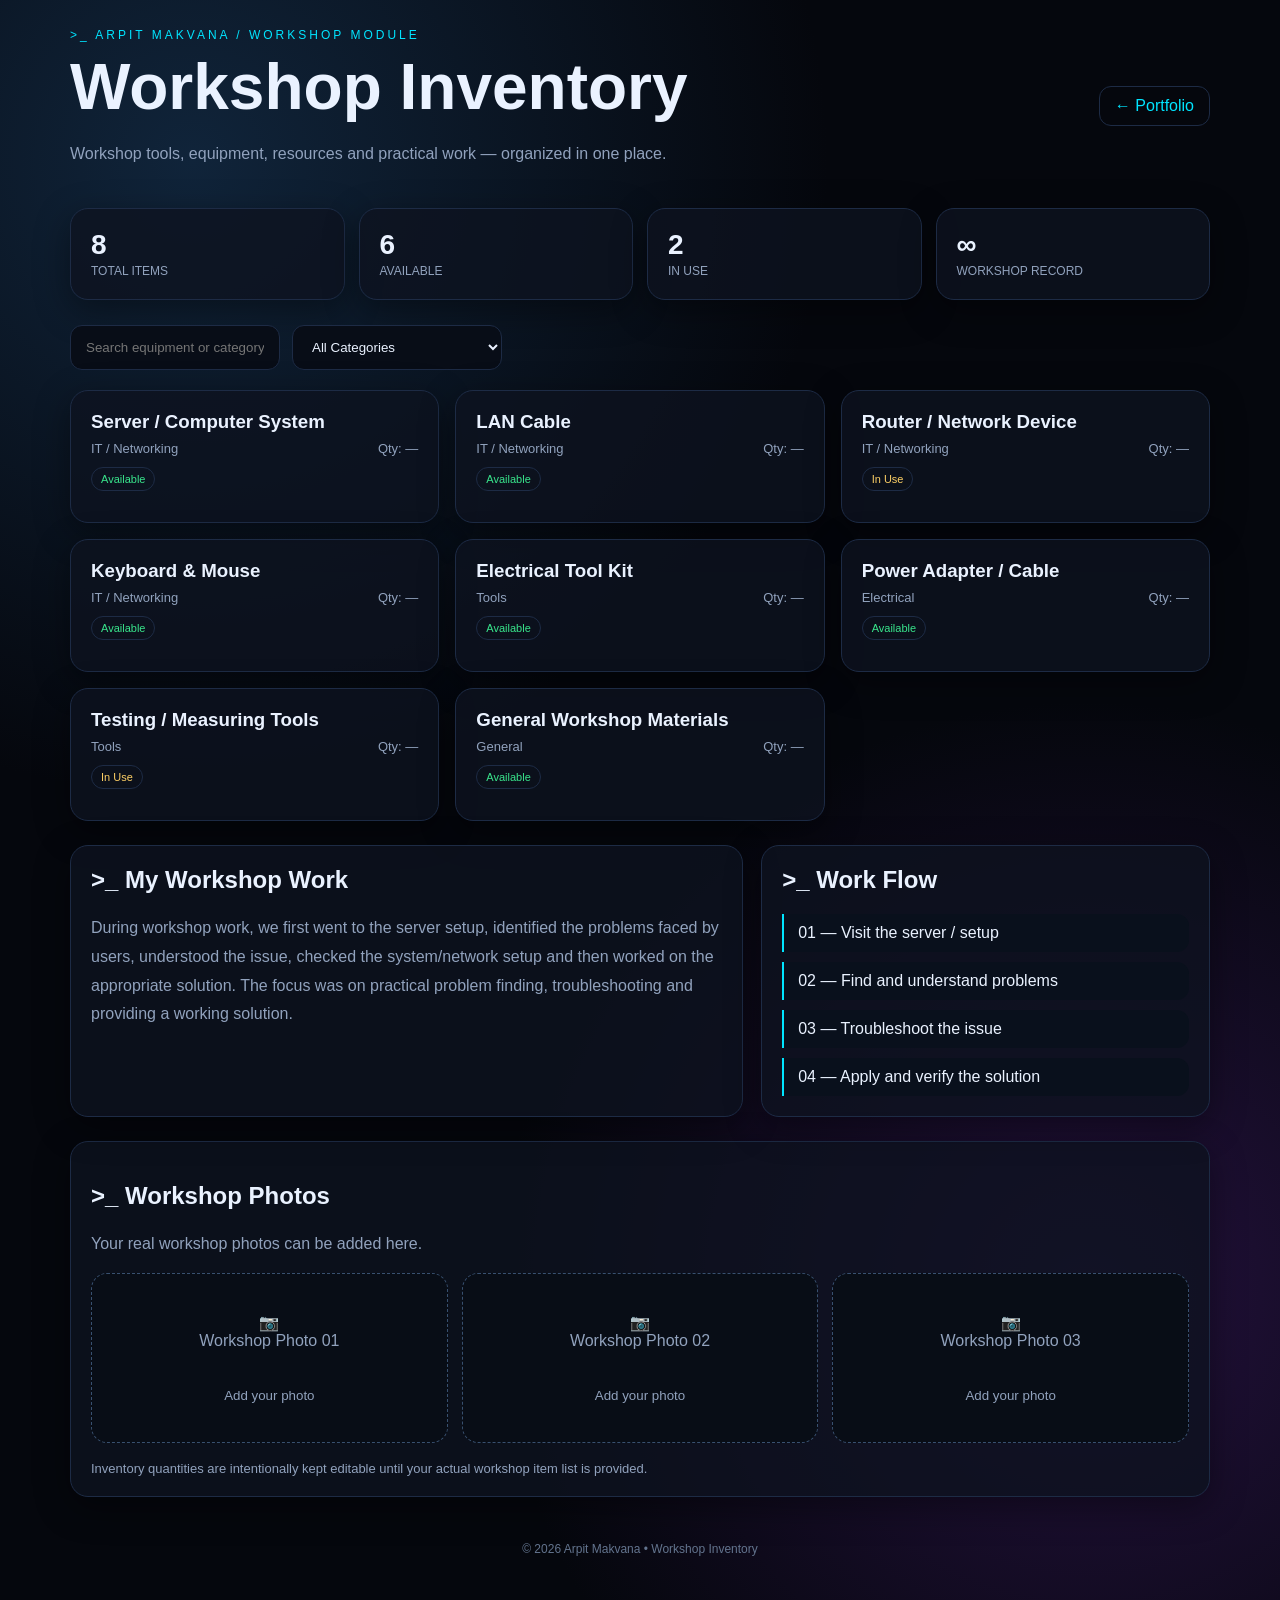
==== workshop-inventory.html @ 68f625b1 "Add Workshop Inventory module" ====
<!DOCTYPE html>
<html lang="en">
<head>
<meta charset="UTF-8">
<meta name="viewport" content="width=device-width, initial-scale=1.0">
<title>Workshop Inventory | Arpit Makvana</title>
<style>
:root{--bg:#05070d;--card:rgba(13,18,31,.78);--line:#1d2b45;--text:#eaf2ff;--muted:#91a2bd;--accent:#00e5ff;--accent2:#8b5cf6;--ok:#39e58c;--warn:#ffd166}
*{box-sizing:border-box}html{scroll-behavior:smooth}body{margin:0;background:radial-gradient(circle at 15% 10%,#10243a 0,transparent 35%),radial-gradient(circle at 85% 80%,#24113d 0,transparent 35%),var(--bg);color:var(--text);font-family:Arial,sans-serif;min-height:100vh}.wrap{max-width:1180px;margin:auto;padding:28px 20px 60px}.top{display:flex;justify-content:space-between;gap:20px;align-items:center;margin-bottom:25px}.back{color:var(--accent);text-decoration:none;border:1px solid var(--line);padding:10px 15px;border-radius:12px}.eyebrow{color:var(--accent);letter-spacing:3px;font-size:12px}.title{font-size:clamp(34px,6vw,64px);margin:8px 0}.sub{color:var(--muted);max-width:720px;line-height:1.7}.stats{display:grid;grid-template-columns:repeat(4,1fr);gap:14px;margin:25px 0}.stat,.panel,.item{background:var(--card);border:1px solid var(--line);border-radius:18px;padding:20px;box-shadow:0 10px 35px #0006}.stat b{font-size:28px;display:block}.stat span{color:var(--muted);font-size:12px}.toolbar{display:flex;gap:12px;flex-wrap:wrap;margin:20px 0}.toolbar input,.toolbar select{background:#080d17;color:var(--text);border:1px solid var(--line);padding:13px 15px;border-radius:12px;outline:none;min-width:210px}.grid{display:grid;grid-template-columns:repeat(3,1fr);gap:16px}.item h3{margin:0 0 8px}.meta{display:flex;justify-content:space-between;color:var(--muted);font-size:13px}.badge{display:inline-block;padding:5px 9px;border-radius:20px;font-size:11px;border:1px solid var(--line)}.available{color:var(--ok)}.used{color:var(--warn)}.work{margin-top:24px;display:grid;grid-template-columns:1.2fr .8fr;gap:18px}.work h2{margin-top:0}.work p{color:var(--muted);line-height:1.8}.steps{display:grid;gap:10px}.step{border-left:2px solid var(--accent);padding:10px 14px;background:#09101c;border-radius:0 12px 12px 0}.gallery{margin-top:24px}.photo-grid{display:grid;grid-template-columns:repeat(3,1fr);gap:14px}.photo{min-height:170px;border:1px dashed #38506f;border-radius:16px;display:grid;place-items:center;color:var(--muted);text-align:center;padding:20px;background:#080d16}.note{margin-top:18px;color:var(--muted);font-size:13px}footer{text-align:center;color:#63748e;margin-top:45px;font-size:12px}@media(max-width:800px){.stats,.grid,.photo-grid{grid-template-columns:1fr 1fr}.work{grid-template-columns:1fr}}@media(max-width:520px){.stats,.grid,.photo-grid{grid-template-columns:1fr}.top{align-items:flex-start;flex-direction:column}.toolbar input,.toolbar select{width:100%}}
</style>
</head>
<body>
<div class="wrap">
<header class="top">
<div><div class="eyebrow">>_ ARPIT MAKVANA / WORKSHOP MODULE</div><h1 class="title">Workshop Inventory</h1><p class="sub">Workshop tools, equipment, resources and practical work — organized in one place.</p></div>
<a class="back" href="index.html">← Portfolio</a>
</header>
<div class="stats">
<div class="stat"><b id="total">0</b><span>TOTAL ITEMS</span></div><div class="stat"><b id="available">0</b><span>AVAILABLE</span></div><div class="stat"><b id="used">0</b><span>IN USE</span></div><div class="stat"><b>∞</b><span>WORKSHOP RECORD</span></div>
</div>
<div class="toolbar"><input id="search" placeholder="Search equipment or category..."><select id="category"><option value="all">All Categories</option><option>IT / Networking</option><option>Tools</option><option>Electrical</option><option>General</option></select></div>
<div id="items" class="grid"></div>
<section class="work"><div class="panel"><h2>>_ My Workshop Work</h2><p>During workshop work, we first went to the server setup, identified the problems faced by users, understood the issue, checked the system/network setup and then worked on the appropriate solution. The focus was on practical problem finding, troubleshooting and providing a working solution.</p></div><div class="panel"><h2>>_ Work Flow</h2><div class="steps"><div class="step">01 — Visit the server / setup</div><div class="step">02 — Find and understand problems</div><div class="step">03 — Troubleshoot the issue</div><div class="step">04 — Apply and verify the solution</div></div></div></section>
<section class="gallery panel"><h2>>_ Workshop Photos</h2><p class="sub">Your real workshop photos can be added here.</p><div class="photo-grid"><div class="photo">📷<br>Workshop Photo 01<br><small>Add your photo</small></div><div class="photo">📷<br>Workshop Photo 02<br><small>Add your photo</small></div><div class="photo">📷<br>Workshop Photo 03<br><small>Add your photo</small></div></div><div class="note">Inventory quantities are intentionally kept editable until your actual workshop item list is provided.</div></section>
<footer>© 2026 Arpit Makvana • Workshop Inventory</footer>
</div>
<script>
const data=[{name:"Server / Computer System",cat:"IT / Networking",qty:"—",status:"Available"},{name:"LAN Cable",cat:"IT / Networking",qty:"—",status:"Available"},{name:"Router / Network Device",cat:"IT / Networking",qty:"—",status:"In Use"},{name:"Keyboard & Mouse",cat:"IT / Networking",qty:"—",status:"Available"},{name:"Electrical Tool Kit",cat:"Tools",qty:"—",status:"Available"},{name:"Power Adapter / Cable",cat:"Electrical",qty:"—",status:"Available"},{name:"Testing / Measuring Tools",cat:"Tools",qty:"—",status:"In Use"},{name:"General Workshop Materials",cat:"General",qty:"—",status:"Available"}];
const box=document.getElementById("items"),search=document.getElementById("search"),category=document.getElementById("category");function render(){const q=search.value.toLowerCase(),c=category.value;const list=data.filter(x=>(x.name+" "+x.cat).toLowerCase().includes(q)&&(c==="all"||x.cat===c));box.innerHTML=list.map(x=>`<article class="item"><h3>${x.name}</h3><div class="meta"><span>${x.cat}</span><span>Qty: ${x.qty}</span></div><p class="badge ${x.status==="Available"?"available":"used"}">${x.status}</p></article>`).join("");document.getElementById("total").textContent=data.length;document.getElementById("available").textContent=data.filter(x=>x.status==="Available").length;document.getElementById("used").textContent=data.filter(x=>x.status==="In Use").length}search.oninput=render;category.onchange=render;render();
</script>
</body></html>
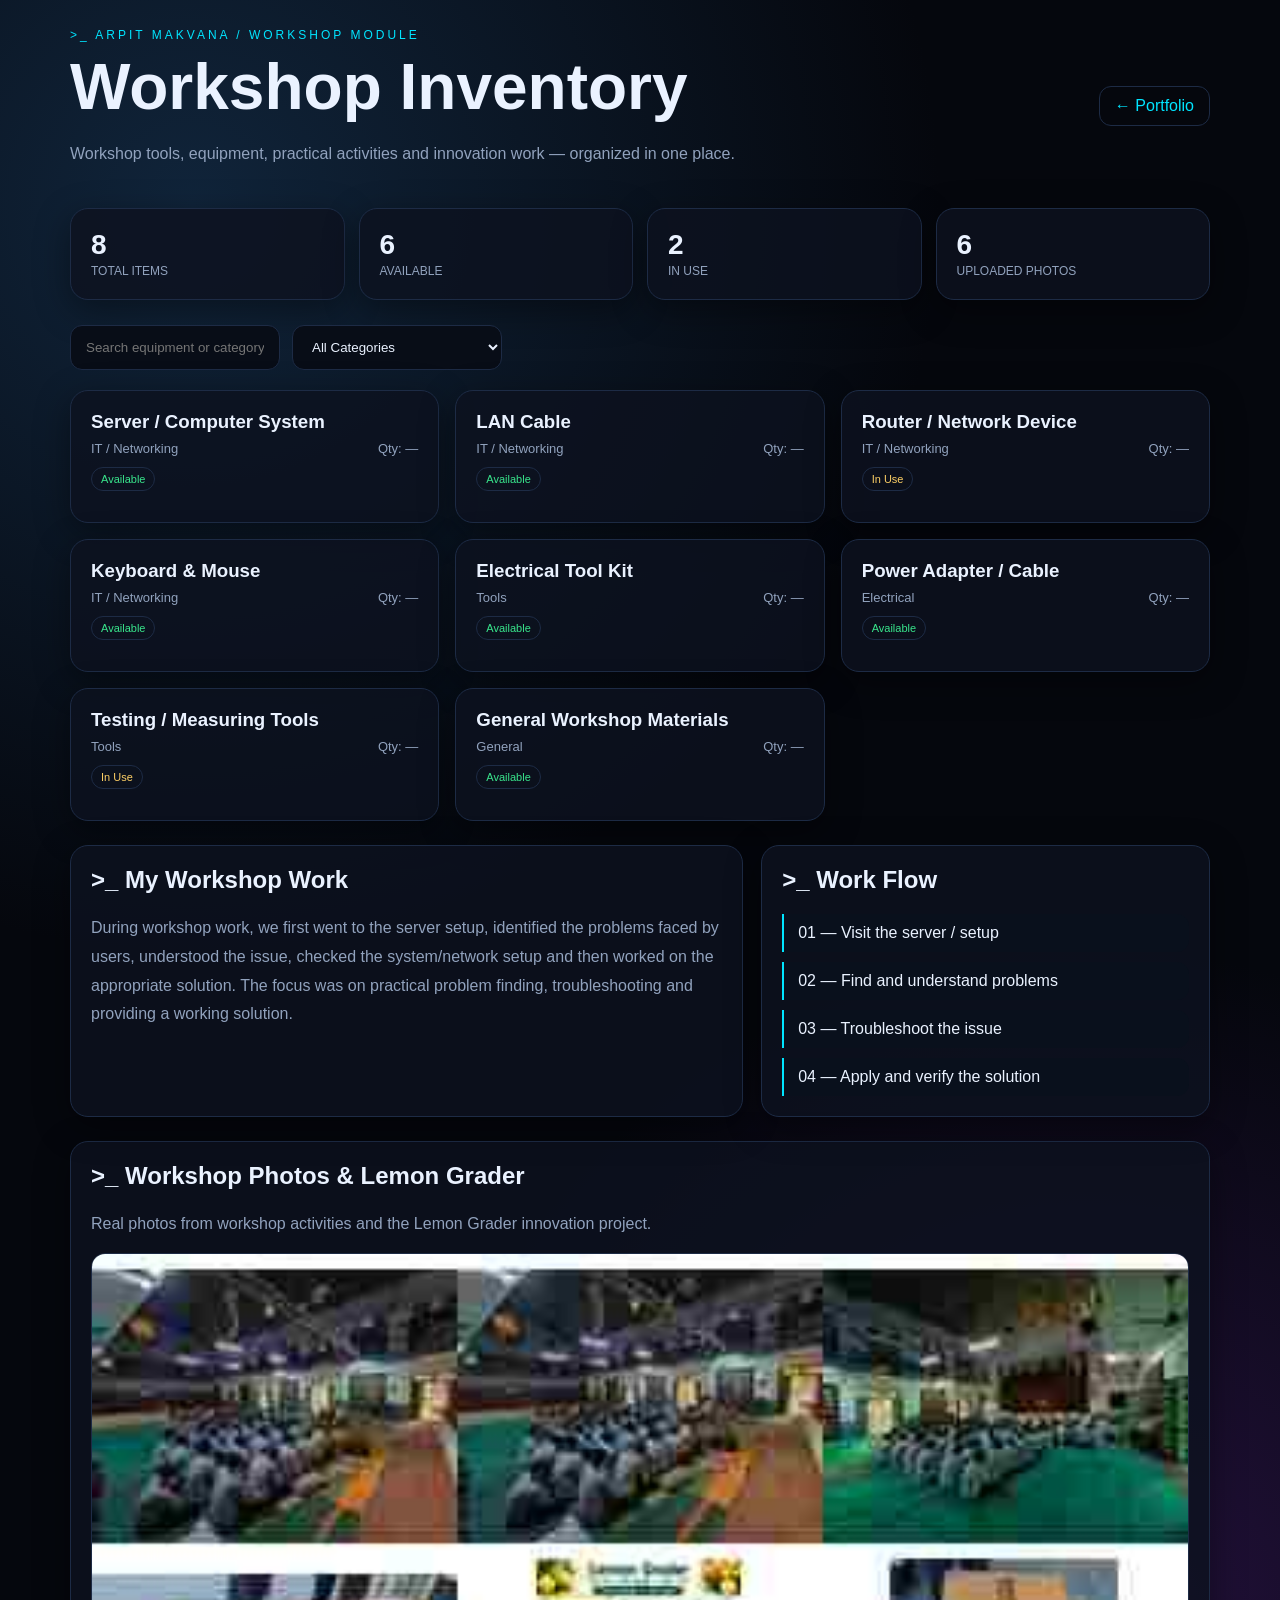
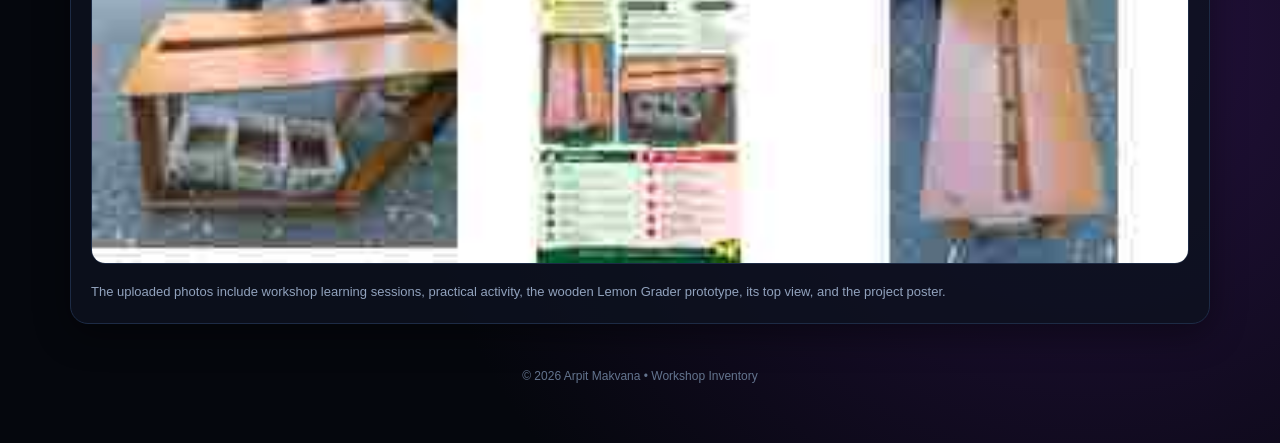
==== commit bc53028f: "Add workshop photos and Lemon Grader gallery" ====
--- a/workshop-inventory.html
+++ b/workshop-inventory.html
@@ -1,31 +1,10 @@
 <!DOCTYPE html>
-<html lang="en">
-<head>
-<meta charset="UTF-8">
-<meta name="viewport" content="width=device-width, initial-scale=1.0">
-<title>Workshop Inventory | Arpit Makvana</title>
-<style>
-:root{--bg:#05070d;--card:rgba(13,18,31,.78);--line:#1d2b45;--text:#eaf2ff;--muted:#91a2bd;--accent:#00e5ff;--accent2:#8b5cf6;--ok:#39e58c;--warn:#ffd166}
-*{box-sizing:border-box}html{scroll-behavior:smooth}body{margin:0;background:radial-gradient(circle at 15% 10%,#10243a 0,transparent 35%),radial-gradient(circle at 85% 80%,#24113d 0,transparent 35%),var(--bg);color:var(--text);font-family:Arial,sans-serif;min-height:100vh}.wrap{max-width:1180px;margin:auto;padding:28px 20px 60px}.top{display:flex;justify-content:space-between;gap:20px;align-items:center;margin-bottom:25px}.back{color:var(--accent);text-decoration:none;border:1px solid var(--line);padding:10px 15px;border-radius:12px}.eyebrow{color:var(--accent);letter-spacing:3px;font-size:12px}.title{font-size:clamp(34px,6vw,64px);margin:8px 0}.sub{color:var(--muted);max-width:720px;line-height:1.7}.stats{display:grid;grid-template-columns:repeat(4,1fr);gap:14px;margin:25px 0}.stat,.panel,.item{background:var(--card);border:1px solid var(--line);border-radius:18px;padding:20px;box-shadow:0 10px 35px #0006}.stat b{font-size:28px;display:block}.stat span{color:var(--muted);font-size:12px}.toolbar{display:flex;gap:12px;flex-wrap:wrap;margin:20px 0}.toolbar input,.toolbar select{background:#080d17;color:var(--text);border:1px solid var(--line);padding:13px 15px;border-radius:12px;outline:none;min-width:210px}.grid{display:grid;grid-template-columns:repeat(3,1fr);gap:16px}.item h3{margin:0 0 8px}.meta{display:flex;justify-content:space-between;color:var(--muted);font-size:13px}.badge{display:inline-block;padding:5px 9px;border-radius:20px;font-size:11px;border:1px solid var(--line)}.available{color:var(--ok)}.used{color:var(--warn)}.work{margin-top:24px;display:grid;grid-template-columns:1.2fr .8fr;gap:18px}.work h2{margin-top:0}.work p{color:var(--muted);line-height:1.8}.steps{display:grid;gap:10px}.step{border-left:2px solid var(--accent);padding:10px 14px;background:#09101c;border-radius:0 12px 12px 0}.gallery{margin-top:24px}.photo-grid{display:grid;grid-template-columns:repeat(3,1fr);gap:14px}.photo{min-height:170px;border:1px dashed #38506f;border-radius:16px;display:grid;place-items:center;color:var(--muted);text-align:center;padding:20px;background:#080d16}.note{margin-top:18px;color:var(--muted);font-size:13px}footer{text-align:center;color:#63748e;margin-top:45px;font-size:12px}@media(max-width:800px){.stats,.grid,.photo-grid{grid-template-columns:1fr 1fr}.work{grid-template-columns:1fr}}@media(max-width:520px){.stats,.grid,.photo-grid{grid-template-columns:1fr}.top{align-items:flex-start;flex-direction:column}.toolbar input,.toolbar select{width:100%}}
-</style>
-</head>
-<body>
-<div class="wrap">
-<header class="top">
-<div><div class="eyebrow">>_ ARPIT MAKVANA / WORKSHOP MODULE</div><h1 class="title">Workshop Inventory</h1><p class="sub">Workshop tools, equipment, resources and practical work — organized in one place.</p></div>
-<a class="back" href="index.html">← Portfolio</a>
-</header>
-<div class="stats">
-<div class="stat"><b id="total">0</b><span>TOTAL ITEMS</span></div><div class="stat"><b id="available">0</b><span>AVAILABLE</span></div><div class="stat"><b id="used">0</b><span>IN USE</span></div><div class="stat"><b>∞</b><span>WORKSHOP RECORD</span></div>
-</div>
-<div class="toolbar"><input id="search" placeholder="Search equipment or category..."><select id="category"><option value="all">All Categories</option><option>IT / Networking</option><option>Tools</option><option>Electrical</option><option>General</option></select></div>
-<div id="items" class="grid"></div>
+<html lang="en"><head><meta charset="UTF-8"><meta name="viewport" content="width=device-width,initial-scale=1.0"><title>Workshop Inventory | Arpit Makvana</title><style>
+:root{--bg:#05070d;--card:rgba(13,18,31,.82);--line:#1d2b45;--text:#eaf2ff;--muted:#91a2bd;--accent:#00e5ff;--accent2:#8b5cf6;--ok:#39e58c;--warn:#ffd166}*{box-sizing:border-box}body{margin:0;background:radial-gradient(circle at 15% 10%,#10243a,transparent 35%),radial-gradient(circle at 85% 80%,#24113d,transparent 35%),var(--bg);color:var(--text);font-family:Arial,sans-serif}.wrap{max-width:1180px;margin:auto;padding:28px 20px 60px}.top{display:flex;justify-content:space-between;gap:20px;align-items:center;margin-bottom:25px}.back{color:var(--accent);text-decoration:none;border:1px solid var(--line);padding:10px 15px;border-radius:12px}.eyebrow{color:var(--accent);letter-spacing:3px;font-size:12px}.title{font-size:clamp(34px,6vw,64px);margin:8px 0}.sub{color:var(--muted);max-width:760px;line-height:1.7}.stats{display:grid;grid-template-columns:repeat(4,1fr);gap:14px;margin:25px 0}.stat,.panel,.item{background:var(--card);border:1px solid var(--line);border-radius:18px;padding:20px;box-shadow:0 10px 35px #0006}.stat b{font-size:28px;display:block}.stat span{color:var(--muted);font-size:12px}.toolbar{display:flex;gap:12px;flex-wrap:wrap;margin:20px 0}.toolbar input,.toolbar select{background:#080d17;color:var(--text);border:1px solid var(--line);padding:13px 15px;border-radius:12px;outline:none;min-width:210px}.grid{display:grid;grid-template-columns:repeat(3,1fr);gap:16px}.item h3{margin:0 0 8px}.meta{display:flex;justify-content:space-between;color:var(--muted);font-size:13px}.badge{display:inline-block;padding:5px 9px;border-radius:20px;font-size:11px;border:1px solid var(--line)}.available{color:var(--ok)}.used{color:var(--warn)}.work{margin-top:24px;display:grid;grid-template-columns:1.2fr .8fr;gap:18px}.work h2,.gallery h2{margin-top:0}.work p{color:var(--muted);line-height:1.8}.steps{display:grid;gap:10px}.step{border-left:2px solid var(--accent);padding:10px 14px;background:#09101c;border-radius:0 12px 12px 0}.gallery{margin-top:24px}.gallery img{width:100%;display:block;border-radius:14px;border:1px solid var(--line);background:#080d16;image-rendering:auto}.note{margin-top:18px;color:var(--muted);font-size:13px;line-height:1.6}footer{text-align:center;color:#63748e;margin-top:45px;font-size:12px}@media(max-width:800px){.stats,.grid{grid-template-columns:1fr 1fr}.work{grid-template-columns:1fr}}@media(max-width:520px){.stats,.grid{grid-template-columns:1fr}.top{align-items:flex-start;flex-direction:column}.toolbar input,.toolbar select{width:100%}}
+</style></head><body><div class="wrap"><header class="top"><div><div class="eyebrow">>_ ARPIT MAKVANA / WORKSHOP MODULE</div><h1 class="title">Workshop Inventory</h1><p class="sub">Workshop tools, equipment, practical activities and innovation work — organized in one place.</p></div><a class="back" href="index.html">← Portfolio</a></header>
+<div class="stats"><div class="stat"><b id="total">8</b><span>TOTAL ITEMS</span></div><div class="stat"><b id="available">6</b><span>AVAILABLE</span></div><div class="stat"><b id="used">2</b><span>IN USE</span></div><div class="stat"><b>6</b><span>UPLOADED PHOTOS</span></div></div>
+<div class="toolbar"><input id="search" placeholder="Search equipment or category..."><select id="category"><option value="all">All Categories</option><option>IT / Networking</option><option>Tools</option><option>Electrical</option><option>General</option></select></div><div id="items" class="grid"></div>
 <section class="work"><div class="panel"><h2>>_ My Workshop Work</h2><p>During workshop work, we first went to the server setup, identified the problems faced by users, understood the issue, checked the system/network setup and then worked on the appropriate solution. The focus was on practical problem finding, troubleshooting and providing a working solution.</p></div><div class="panel"><h2>>_ Work Flow</h2><div class="steps"><div class="step">01 — Visit the server / setup</div><div class="step">02 — Find and understand problems</div><div class="step">03 — Troubleshoot the issue</div><div class="step">04 — Apply and verify the solution</div></div></div></section>
-<section class="gallery panel"><h2>>_ Workshop Photos</h2><p class="sub">Your real workshop photos can be added here.</p><div class="photo-grid"><div class="photo">📷<br>Workshop Photo 01<br><small>Add your photo</small></div><div class="photo">📷<br>Workshop Photo 02<br><small>Add your photo</small></div><div class="photo">📷<br>Workshop Photo 03<br><small>Add your photo</small></div></div><div class="note">Inventory quantities are intentionally kept editable until your actual workshop item list is provided.</div></section>
-<footer>© 2026 Arpit Makvana • Workshop Inventory</footer>
-</div>
-<script>
-const data=[{name:"Server / Computer System",cat:"IT / Networking",qty:"—",status:"Available"},{name:"LAN Cable",cat:"IT / Networking",qty:"—",status:"Available"},{name:"Router / Network Device",cat:"IT / Networking",qty:"—",status:"In Use"},{name:"Keyboard & Mouse",cat:"IT / Networking",qty:"—",status:"Available"},{name:"Electrical Tool Kit",cat:"Tools",qty:"—",status:"Available"},{name:"Power Adapter / Cable",cat:"Electrical",qty:"—",status:"Available"},{name:"Testing / Measuring Tools",cat:"Tools",qty:"—",status:"In Use"},{name:"General Workshop Materials",cat:"General",qty:"—",status:"Available"}];
-const box=document.getElementById("items"),search=document.getElementById("search"),category=document.getElementById("category");function render(){const q=search.value.toLowerCase(),c=category.value;const list=data.filter(x=>(x.name+" "+x.cat).toLowerCase().includes(q)&&(c==="all"||x.cat===c));box.innerHTML=list.map(x=>`<article class="item"><h3>${x.name}</h3><div class="meta"><span>${x.cat}</span><span>Qty: ${x.qty}</span></div><p class="badge ${x.status==="Available"?"available":"used"}">${x.status}</p></article>`).join("");document.getElementById("total").textContent=data.length;document.getElementById("available").textContent=data.filter(x=>x.status==="Available").length;document.getElementById("used").textContent=data.filter(x=>x.status==="In Use").length}search.oninput=render;category.onchange=render;render();
-</script>
-</body></html>+<section class="gallery panel"><h2>>_ Workshop Photos & Lemon Grader</h2><p class="sub">Real photos from workshop activities and the Lemon Grader innovation project.</p><img src="workshop-photos/workshop-photo-1.svg" alt="Workshop activities and Lemon Grader project photo collage"><div class="note">The uploaded photos include workshop learning sessions, practical activity, the wooden Lemon Grader prototype, its top view, and the project poster.</div></section>
+<footer>© 2026 Arpit Makvana • Workshop Inventory</footer></div>
+<script>const data=[{name:'Server / Computer System',cat:'IT / Networking',qty:'—',status:'Available'},{name:'LAN Cable',cat:'IT / Networking',qty:'—',status:'Available'},{name:'Router / Network Device',cat:'IT / Networking',qty:'—',status:'In Use'},{name:'Keyboard & Mouse',cat:'IT / Networking',qty:'—',status:'Available'},{name:'Electrical Tool Kit',cat:'Tools',qty:'—',status:'Available'},{name:'Power Adapter / Cable',cat:'Electrical',qty:'—',status:'Available'},{name:'Testing / Measuring Tools',cat:'Tools',qty:'—',status:'In Use'},{name:'General Workshop Materials',cat:'General',qty:'—',status:'Available'}];const box=document.getElementById('items'),search=document.getElementById('search'),category=document.getElementById('category');function render(){const q=search.value.toLowerCase(),c=category.value;const list=data.filter(x=>(x.name+' '+x.cat).toLowerCase().includes(q)&&(c==='all'||x.cat===c));box.innerHTML=list.map(x=>`<article class="item"><h3>${x.name}</h3><div class="meta"><span>${x.cat}</span><span>Qty: ${x.qty}</span></div><p class="badge ${x.status==='Available'?'available':'used'}">${x.status}</p></article>`).join('')}search.oninput=render;category.onchange=render;render();</script></body></html>
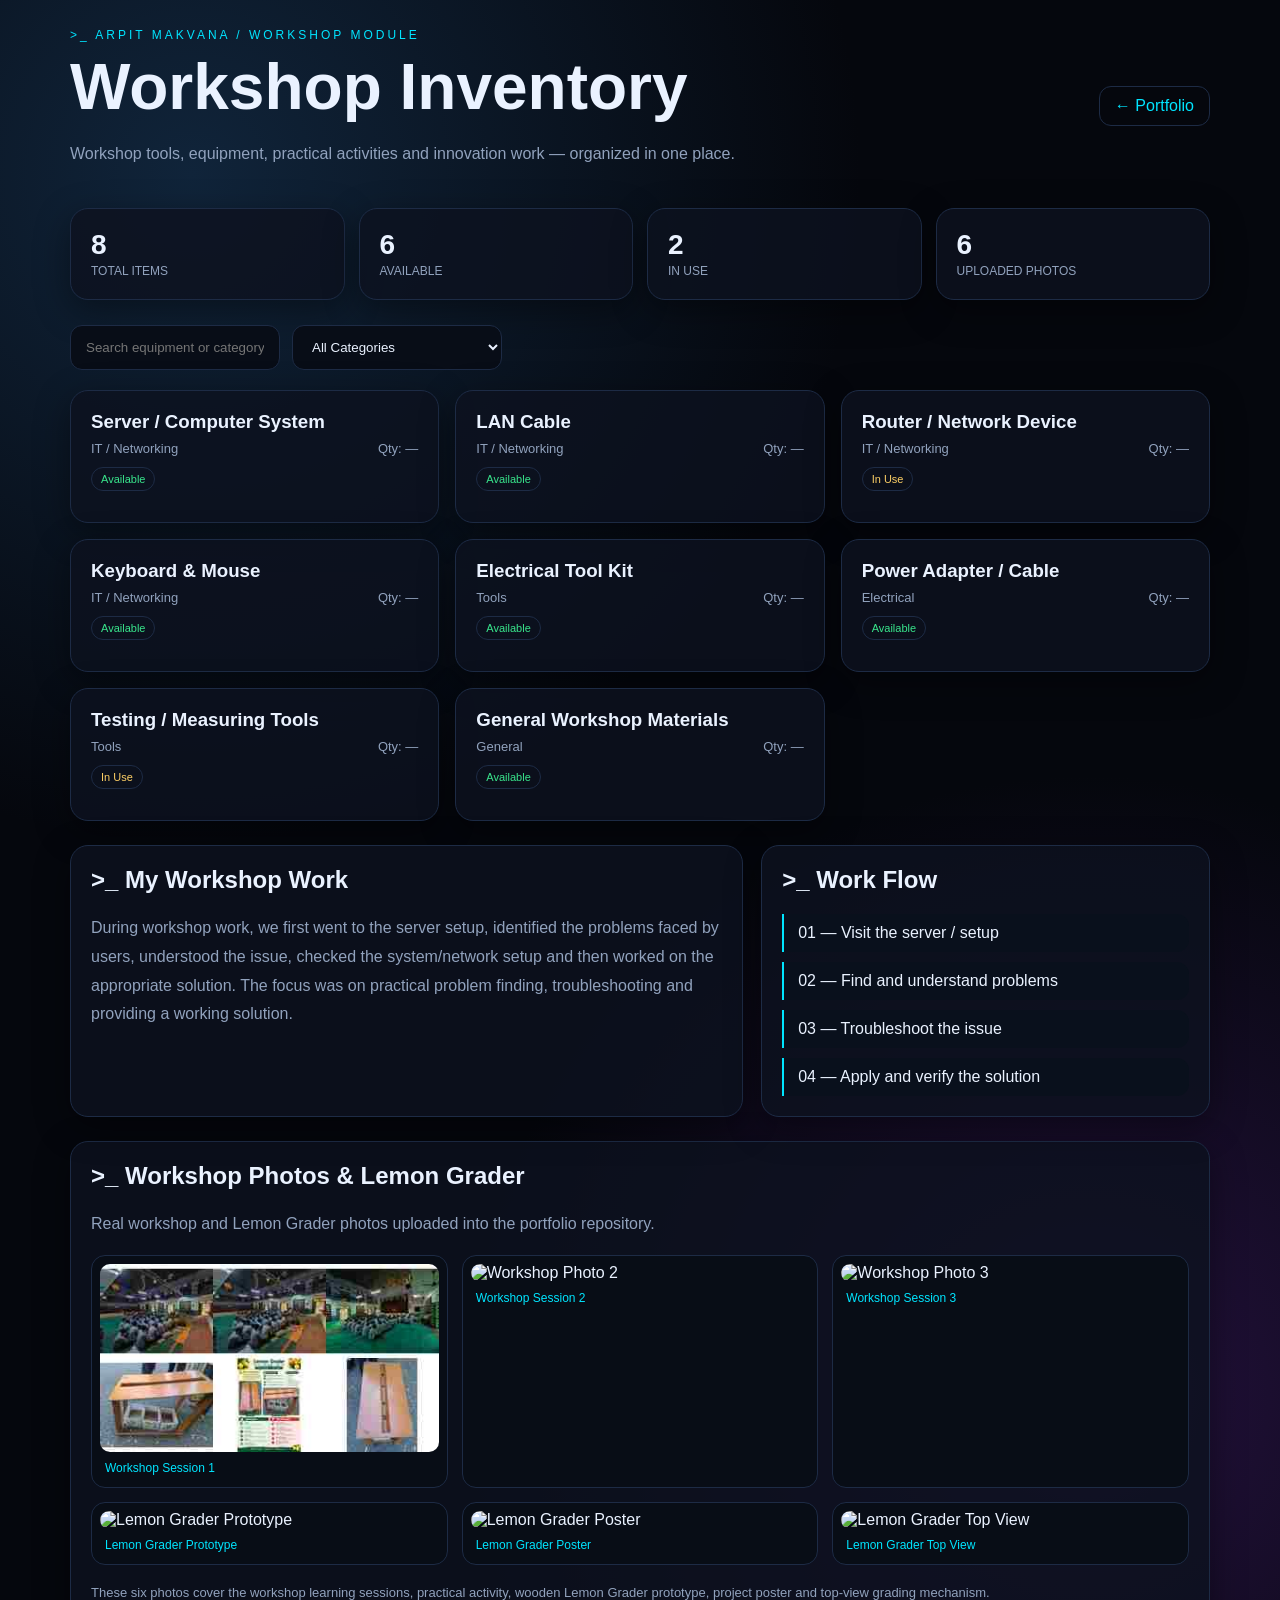
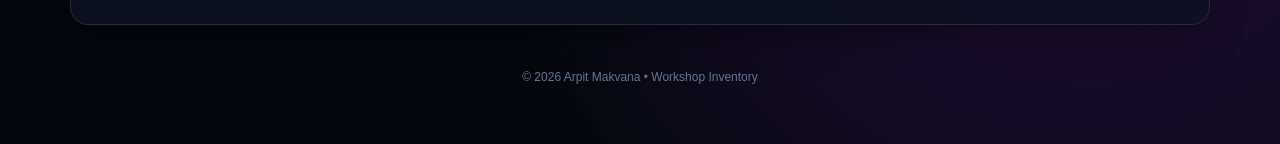
==== commit a8f77a52: "Add six workshop and Lemon Grader photos to gallery" ====
--- a/workshop-inventory.html
+++ b/workshop-inventory.html
@@ -1,10 +1,10 @@
 <!DOCTYPE html>
 <html lang="en"><head><meta charset="UTF-8"><meta name="viewport" content="width=device-width,initial-scale=1.0"><title>Workshop Inventory | Arpit Makvana</title><style>
-:root{--bg:#05070d;--card:rgba(13,18,31,.82);--line:#1d2b45;--text:#eaf2ff;--muted:#91a2bd;--accent:#00e5ff;--accent2:#8b5cf6;--ok:#39e58c;--warn:#ffd166}*{box-sizing:border-box}body{margin:0;background:radial-gradient(circle at 15% 10%,#10243a,transparent 35%),radial-gradient(circle at 85% 80%,#24113d,transparent 35%),var(--bg);color:var(--text);font-family:Arial,sans-serif}.wrap{max-width:1180px;margin:auto;padding:28px 20px 60px}.top{display:flex;justify-content:space-between;gap:20px;align-items:center;margin-bottom:25px}.back{color:var(--accent);text-decoration:none;border:1px solid var(--line);padding:10px 15px;border-radius:12px}.eyebrow{color:var(--accent);letter-spacing:3px;font-size:12px}.title{font-size:clamp(34px,6vw,64px);margin:8px 0}.sub{color:var(--muted);max-width:760px;line-height:1.7}.stats{display:grid;grid-template-columns:repeat(4,1fr);gap:14px;margin:25px 0}.stat,.panel,.item{background:var(--card);border:1px solid var(--line);border-radius:18px;padding:20px;box-shadow:0 10px 35px #0006}.stat b{font-size:28px;display:block}.stat span{color:var(--muted);font-size:12px}.toolbar{display:flex;gap:12px;flex-wrap:wrap;margin:20px 0}.toolbar input,.toolbar select{background:#080d17;color:var(--text);border:1px solid var(--line);padding:13px 15px;border-radius:12px;outline:none;min-width:210px}.grid{display:grid;grid-template-columns:repeat(3,1fr);gap:16px}.item h3{margin:0 0 8px}.meta{display:flex;justify-content:space-between;color:var(--muted);font-size:13px}.badge{display:inline-block;padding:5px 9px;border-radius:20px;font-size:11px;border:1px solid var(--line)}.available{color:var(--ok)}.used{color:var(--warn)}.work{margin-top:24px;display:grid;grid-template-columns:1.2fr .8fr;gap:18px}.work h2,.gallery h2{margin-top:0}.work p{color:var(--muted);line-height:1.8}.steps{display:grid;gap:10px}.step{border-left:2px solid var(--accent);padding:10px 14px;background:#09101c;border-radius:0 12px 12px 0}.gallery{margin-top:24px}.gallery img{width:100%;display:block;border-radius:14px;border:1px solid var(--line);background:#080d16;image-rendering:auto}.note{margin-top:18px;color:var(--muted);font-size:13px;line-height:1.6}footer{text-align:center;color:#63748e;margin-top:45px;font-size:12px}@media(max-width:800px){.stats,.grid{grid-template-columns:1fr 1fr}.work{grid-template-columns:1fr}}@media(max-width:520px){.stats,.grid{grid-template-columns:1fr}.top{align-items:flex-start;flex-direction:column}.toolbar input,.toolbar select{width:100%}}
+:root{--bg:#05070d;--card:rgba(13,18,31,.82);--line:#1d2b45;--text:#eaf2ff;--muted:#91a2bd;--accent:#00e5ff;--accent2:#8b5cf6;--ok:#39e58c;--warn:#ffd166}*{box-sizing:border-box}body{margin:0;background:radial-gradient(circle at 15% 10%,#10243a,transparent 35%),radial-gradient(circle at 85% 80%,#24113d,transparent 35%),var(--bg);color:var(--text);font-family:Arial,sans-serif}.wrap{max-width:1180px;margin:auto;padding:28px 20px 60px}.top{display:flex;justify-content:space-between;gap:20px;align-items:center;margin-bottom:25px}.back{color:var(--accent);text-decoration:none;border:1px solid var(--line);padding:10px 15px;border-radius:12px}.eyebrow{color:var(--accent);letter-spacing:3px;font-size:12px}.title{font-size:clamp(34px,6vw,64px);margin:8px 0}.sub{color:var(--muted);max-width:760px;line-height:1.7}.stats{display:grid;grid-template-columns:repeat(4,1fr);gap:14px;margin:25px 0}.stat,.panel,.item{background:var(--card);border:1px solid var(--line);border-radius:18px;padding:20px;box-shadow:0 10px 35px #0006}.stat b{font-size:28px;display:block}.stat span{color:var(--muted);font-size:12px}.toolbar{display:flex;gap:12px;flex-wrap:wrap;margin:20px 0}.toolbar input,.toolbar select{background:#080d17;color:var(--text);border:1px solid var(--line);padding:13px 15px;border-radius:12px;outline:none;min-width:210px}.grid{display:grid;grid-template-columns:repeat(3,1fr);gap:16px}.item h3{margin:0 0 8px}.meta{display:flex;justify-content:space-between;color:var(--muted);font-size:13px}.badge{display:inline-block;padding:5px 9px;border-radius:20px;font-size:11px;border:1px solid var(--line)}.available{color:var(--ok)}.used{color:var(--warn)}.work{margin-top:24px;display:grid;grid-template-columns:1.2fr .8fr;gap:18px}.work h2,.gallery h2{margin-top:0}.work p{color:var(--muted);line-height:1.8}.steps{display:grid;gap:10px}.step{border-left:2px solid var(--accent);padding:10px 14px;background:#09101c;border-radius:0 12px 12px 0}.gallery{margin-top:24px}.photo-grid{display:grid;grid-template-columns:repeat(3,1fr);gap:14px;margin-top:18px}.photo-card{background:#080d16;border:1px solid var(--line);border-radius:14px;padding:8px}.photo-card img{width:100%;display:block;border-radius:10px}.photo-card span{display:block;padding:9px 5px 4px;color:var(--accent);font-size:12px}.note{margin-top:18px;color:var(--muted);font-size:13px;line-height:1.6}footer{text-align:center;color:#63748e;margin-top:45px;font-size:12px}@media(max-width:800px){.stats,.grid{grid-template-columns:1fr 1fr}.work,.photo-grid{grid-template-columns:1fr}}@media(max-width:520px){.stats,.grid{grid-template-columns:1fr}.top{align-items:flex-start;flex-direction:column}.toolbar input,.toolbar select{width:100%}}
 </style></head><body><div class="wrap"><header class="top"><div><div class="eyebrow">>_ ARPIT MAKVANA / WORKSHOP MODULE</div><h1 class="title">Workshop Inventory</h1><p class="sub">Workshop tools, equipment, practical activities and innovation work — organized in one place.</p></div><a class="back" href="index.html">← Portfolio</a></header>
 <div class="stats"><div class="stat"><b id="total">8</b><span>TOTAL ITEMS</span></div><div class="stat"><b id="available">6</b><span>AVAILABLE</span></div><div class="stat"><b id="used">2</b><span>IN USE</span></div><div class="stat"><b>6</b><span>UPLOADED PHOTOS</span></div></div>
 <div class="toolbar"><input id="search" placeholder="Search equipment or category..."><select id="category"><option value="all">All Categories</option><option>IT / Networking</option><option>Tools</option><option>Electrical</option><option>General</option></select></div><div id="items" class="grid"></div>
 <section class="work"><div class="panel"><h2>>_ My Workshop Work</h2><p>During workshop work, we first went to the server setup, identified the problems faced by users, understood the issue, checked the system/network setup and then worked on the appropriate solution. The focus was on practical problem finding, troubleshooting and providing a working solution.</p></div><div class="panel"><h2>>_ Work Flow</h2><div class="steps"><div class="step">01 — Visit the server / setup</div><div class="step">02 — Find and understand problems</div><div class="step">03 — Troubleshoot the issue</div><div class="step">04 — Apply and verify the solution</div></div></div></section>
-<section class="gallery panel"><h2>>_ Workshop Photos & Lemon Grader</h2><p class="sub">Real photos from workshop activities and the Lemon Grader innovation project.</p><img src="workshop-photos/workshop-photo-1.svg" alt="Workshop activities and Lemon Grader project photo collage"><div class="note">The uploaded photos include workshop learning sessions, practical activity, the wooden Lemon Grader prototype, its top view, and the project poster.</div></section>
+<section class="gallery panel"><h2>>_ Workshop Photos & Lemon Grader</h2><p class="sub">Real workshop and Lemon Grader photos uploaded into the portfolio repository.</p><div class="photo-grid"><div class="photo-card"><img src="workshop-photos/workshop-photo-1.svg" alt="Workshop Photo 1"><span>Workshop Session 1</span></div><div class="photo-card"><img src="workshop-photos/workshop-photo-2.svg" alt="Workshop Photo 2"><span>Workshop Session 2</span></div><div class="photo-card"><img src="workshop-photos/workshop-photo-3.svg" alt="Workshop Photo 3"><span>Workshop Session 3</span></div><div class="photo-card"><img src="workshop-photos/workshop-photo-4.svg" alt="Lemon Grader Prototype"><span>Lemon Grader Prototype</span></div><div class="photo-card"><img src="workshop-photos/workshop-photo-5.svg" alt="Lemon Grader Poster"><span>Lemon Grader Poster</span></div><div class="photo-card"><img src="workshop-photos/workshop-photo-6.svg" alt="Lemon Grader Top View"><span>Lemon Grader Top View</span></div></div><div class="note">These six photos cover the workshop learning sessions, practical activity, wooden Lemon Grader prototype, project poster and top-view grading mechanism.</div></section>
 <footer>© 2026 Arpit Makvana • Workshop Inventory</footer></div>
 <script>const data=[{name:'Server / Computer System',cat:'IT / Networking',qty:'—',status:'Available'},{name:'LAN Cable',cat:'IT / Networking',qty:'—',status:'Available'},{name:'Router / Network Device',cat:'IT / Networking',qty:'—',status:'In Use'},{name:'Keyboard & Mouse',cat:'IT / Networking',qty:'—',status:'Available'},{name:'Electrical Tool Kit',cat:'Tools',qty:'—',status:'Available'},{name:'Power Adapter / Cable',cat:'Electrical',qty:'—',status:'Available'},{name:'Testing / Measuring Tools',cat:'Tools',qty:'—',status:'In Use'},{name:'General Workshop Materials',cat:'General',qty:'—',status:'Available'}];const box=document.getElementById('items'),search=document.getElementById('search'),category=document.getElementById('category');function render(){const q=search.value.toLowerCase(),c=category.value;const list=data.filter(x=>(x.name+' '+x.cat).toLowerCase().includes(q)&&(c==='all'||x.cat===c));box.innerHTML=list.map(x=>`<article class="item"><h3>${x.name}</h3><div class="meta"><span>${x.cat}</span><span>Qty: ${x.qty}</span></div><p class="badge ${x.status==='Available'?'available':'used'}">${x.status}</p></article>`).join('')}search.oninput=render;category.onchange=render;render();</script></body></html>
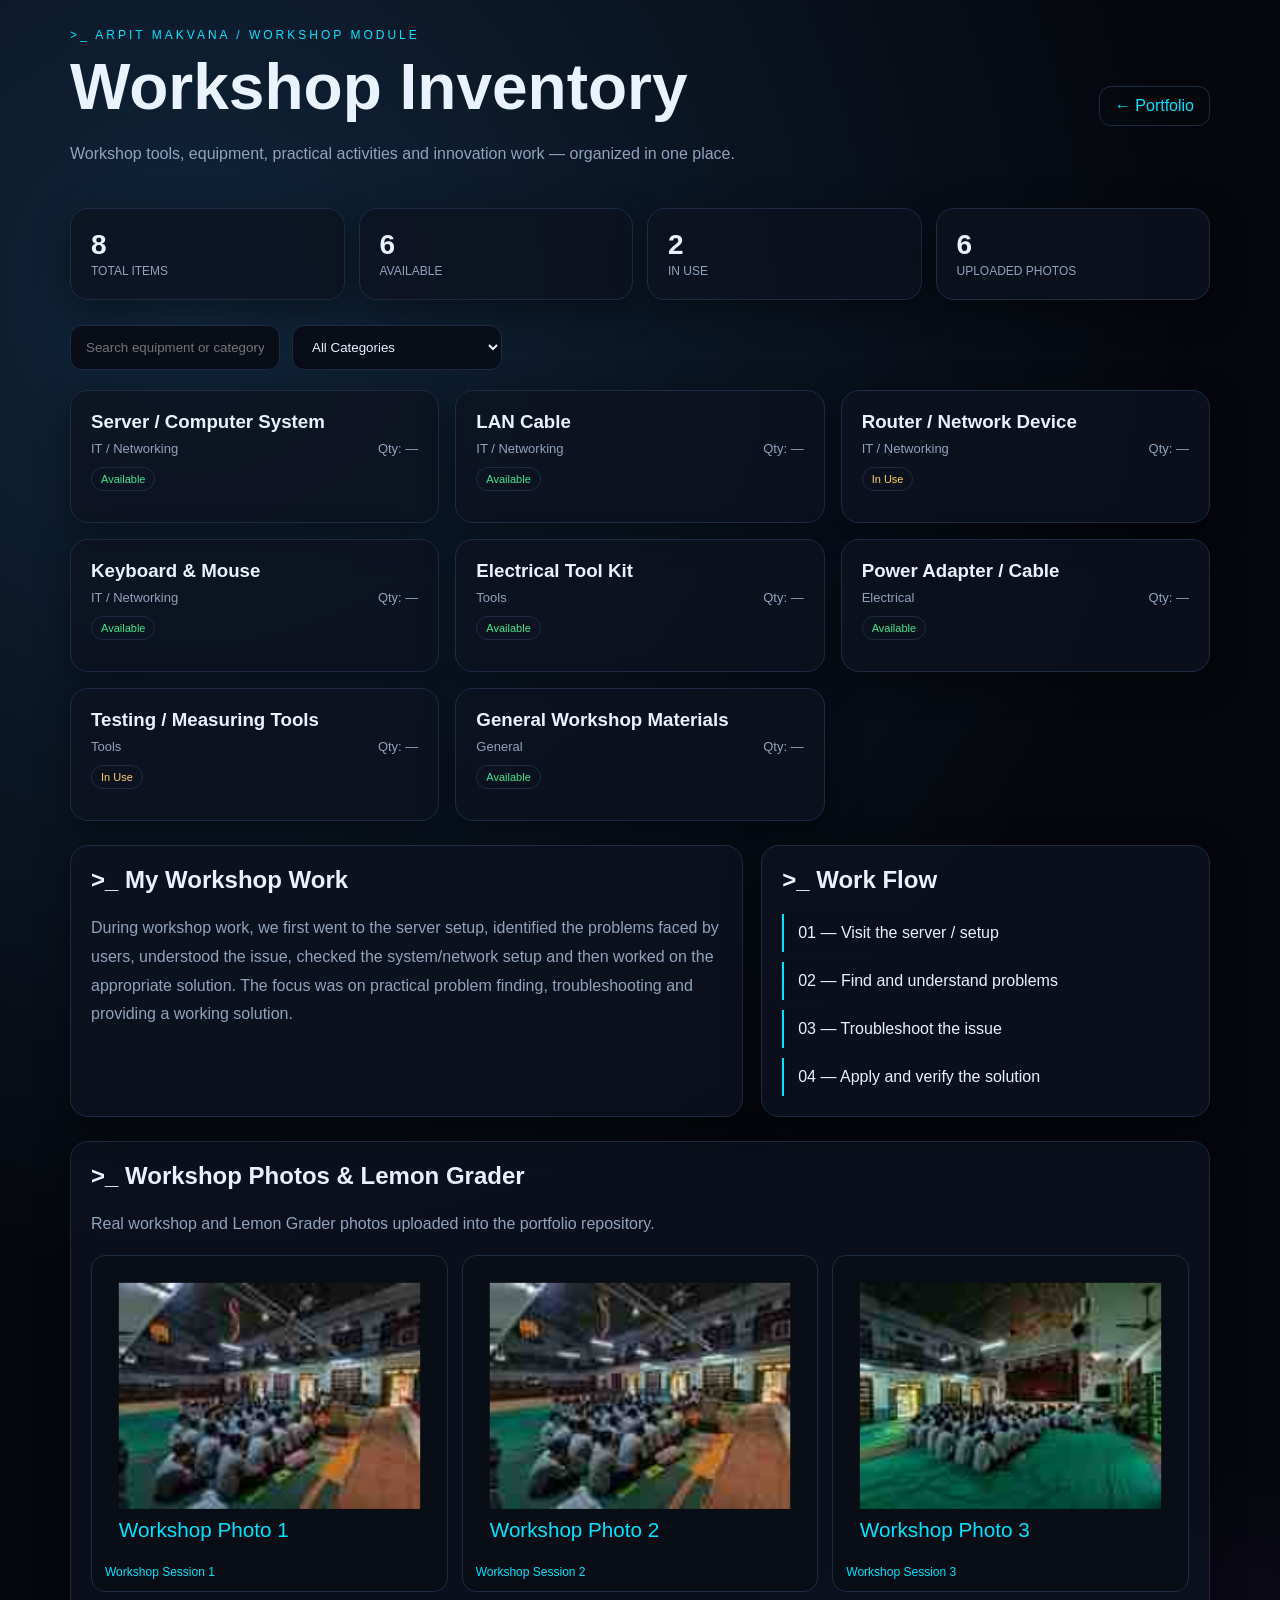
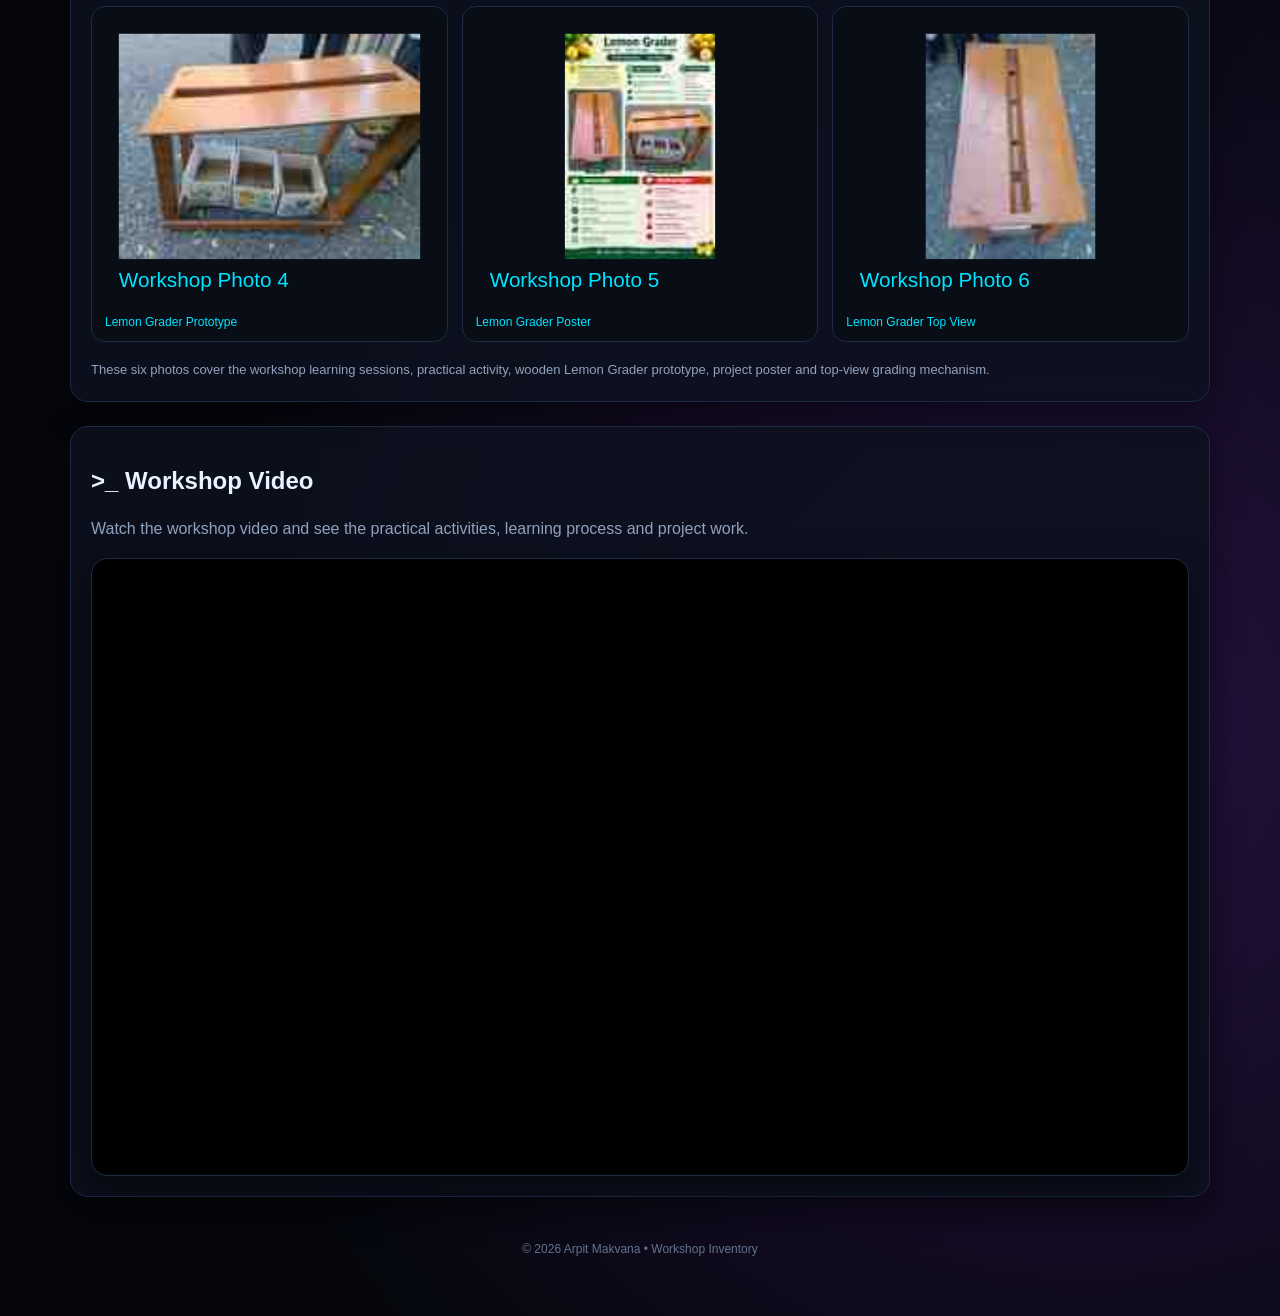
==== commit 0eb814f2: "Add workshop video player to portfolio" ====
--- a/workshop-inventory.html
+++ b/workshop-inventory.html
@@ -1,10 +1,11 @@
 <!DOCTYPE html>
 <html lang="en"><head><meta charset="UTF-8"><meta name="viewport" content="width=device-width,initial-scale=1.0"><title>Workshop Inventory | Arpit Makvana</title><style>
-:root{--bg:#05070d;--card:rgba(13,18,31,.82);--line:#1d2b45;--text:#eaf2ff;--muted:#91a2bd;--accent:#00e5ff;--accent2:#8b5cf6;--ok:#39e58c;--warn:#ffd166}*{box-sizing:border-box}body{margin:0;background:radial-gradient(circle at 15% 10%,#10243a,transparent 35%),radial-gradient(circle at 85% 80%,#24113d,transparent 35%),var(--bg);color:var(--text);font-family:Arial,sans-serif}.wrap{max-width:1180px;margin:auto;padding:28px 20px 60px}.top{display:flex;justify-content:space-between;gap:20px;align-items:center;margin-bottom:25px}.back{color:var(--accent);text-decoration:none;border:1px solid var(--line);padding:10px 15px;border-radius:12px}.eyebrow{color:var(--accent);letter-spacing:3px;font-size:12px}.title{font-size:clamp(34px,6vw,64px);margin:8px 0}.sub{color:var(--muted);max-width:760px;line-height:1.7}.stats{display:grid;grid-template-columns:repeat(4,1fr);gap:14px;margin:25px 0}.stat,.panel,.item{background:var(--card);border:1px solid var(--line);border-radius:18px;padding:20px;box-shadow:0 10px 35px #0006}.stat b{font-size:28px;display:block}.stat span{color:var(--muted);font-size:12px}.toolbar{display:flex;gap:12px;flex-wrap:wrap;margin:20px 0}.toolbar input,.toolbar select{background:#080d17;color:var(--text);border:1px solid var(--line);padding:13px 15px;border-radius:12px;outline:none;min-width:210px}.grid{display:grid;grid-template-columns:repeat(3,1fr);gap:16px}.item h3{margin:0 0 8px}.meta{display:flex;justify-content:space-between;color:var(--muted);font-size:13px}.badge{display:inline-block;padding:5px 9px;border-radius:20px;font-size:11px;border:1px solid var(--line)}.available{color:var(--ok)}.used{color:var(--warn)}.work{margin-top:24px;display:grid;grid-template-columns:1.2fr .8fr;gap:18px}.work h2,.gallery h2{margin-top:0}.work p{color:var(--muted);line-height:1.8}.steps{display:grid;gap:10px}.step{border-left:2px solid var(--accent);padding:10px 14px;background:#09101c;border-radius:0 12px 12px 0}.gallery{margin-top:24px}.photo-grid{display:grid;grid-template-columns:repeat(3,1fr);gap:14px;margin-top:18px}.photo-card{background:#080d16;border:1px solid var(--line);border-radius:14px;padding:8px}.photo-card img{width:100%;display:block;border-radius:10px}.photo-card span{display:block;padding:9px 5px 4px;color:var(--accent);font-size:12px}.note{margin-top:18px;color:var(--muted);font-size:13px;line-height:1.6}footer{text-align:center;color:#63748e;margin-top:45px;font-size:12px}@media(max-width:800px){.stats,.grid{grid-template-columns:1fr 1fr}.work,.photo-grid{grid-template-columns:1fr}}@media(max-width:520px){.stats,.grid{grid-template-columns:1fr}.top{align-items:flex-start;flex-direction:column}.toolbar input,.toolbar select{width:100%}}
+:root{--bg:#05070d;--card:rgba(13,18,31,.82);--line:#1d2b45;--text:#eaf2ff;--muted:#91a2bd;--accent:#00e5ff;--accent2:#8b5cf6;--ok:#39e58c;--warn:#ffd166}*{box-sizing:border-box}body{margin:0;background:radial-gradient(circle at 15% 10%,#10243a,transparent 35%),radial-gradient(circle at 85% 80%,#24113d,transparent 35%),var(--bg);color:var(--text);font-family:Arial,sans-serif}.wrap{max-width:1180px;margin:auto;padding:28px 20px 60px}.top{display:flex;justify-content:space-between;gap:20px;align-items:center;margin-bottom:25px}.back{color:var(--accent);text-decoration:none;border:1px solid var(--line);padding:10px 15px;border-radius:12px}.eyebrow{color:var(--accent);letter-spacing:3px;font-size:12px}.title{font-size:clamp(34px,6vw,64px);margin:8px 0}.sub{color:var(--muted);max-width:760px;line-height:1.7}.stats{display:grid;grid-template-columns:repeat(4,1fr);gap:14px;margin:25px 0}.stat,.panel,.item{background:var(--card);border:1px solid var(--line);border-radius:18px;padding:20px;box-shadow:0 10px 35px #0006}.stat b{font-size:28px;display:block}.stat span{color:var(--muted);font-size:12px}.toolbar{display:flex;gap:12px;flex-wrap:wrap;margin:20px 0}.toolbar input,.toolbar select{background:#080d17;color:var(--text);border:1px solid var(--line);padding:13px 15px;border-radius:12px;outline:none;min-width:210px}.grid{display:grid;grid-template-columns:repeat(3,1fr);gap:16px}.item h3{margin:0 0 8px}.meta{display:flex;justify-content:space-between;color:var(--muted);font-size:13px}.badge{display:inline-block;padding:5px 9px;border-radius:20px;font-size:11px;border:1px solid var(--line)}.available{color:var(--ok)}.used{color:var(--warn)}.work{margin-top:24px;display:grid;grid-template-columns:1.2fr .8fr;gap:18px}.work h2,.gallery h2{margin-top:0}.work p{color:var(--muted);line-height:1.8}.steps{display:grid;gap:10px}.step{border-left:2px solid var(--accent);padding:10px 14px;background:#09101c;border-radius:0 12px 12px 0}.gallery{margin-top:24px}.photo-grid{display:grid;grid-template-columns:repeat(3,1fr);gap:14px;margin-top:18px}.photo-card{background:#080d16;border:1px solid var(--line);border-radius:14px;padding:8px}.photo-card img{width:100%;display:block;border-radius:10px}.photo-card span{display:block;padding:9px 5px 4px;color:var(--accent);font-size:12px}.note{margin-top:18px;color:var(--muted);font-size:13px;line-height:1.6}footer{text-align:center;color:#63748e;margin-top:45px;font-size:12px}.video-section{margin-top:24px}.video-frame{position:relative;width:100%;aspect-ratio:16/9;overflow:hidden;border:1px solid var(--line);border-radius:16px;background:#000;box-shadow:0 12px 35px #0008}.video-frame iframe{position:absolute;inset:0;width:100%;height:100%;border:0}.video-caption{color:var(--muted);line-height:1.7;margin-bottom:16px}@media(max-width:800px){.stats,.grid{grid-template-columns:1fr 1fr}.work,.photo-grid{grid-template-columns:1fr}}@media(max-width:520px){.stats,.grid{grid-template-columns:1fr}.top{align-items:flex-start;flex-direction:column}.toolbar input,.toolbar select{width:100%}}
 </style></head><body><div class="wrap"><header class="top"><div><div class="eyebrow">>_ ARPIT MAKVANA / WORKSHOP MODULE</div><h1 class="title">Workshop Inventory</h1><p class="sub">Workshop tools, equipment, practical activities and innovation work — organized in one place.</p></div><a class="back" href="index.html">← Portfolio</a></header>
 <div class="stats"><div class="stat"><b id="total">8</b><span>TOTAL ITEMS</span></div><div class="stat"><b id="available">6</b><span>AVAILABLE</span></div><div class="stat"><b id="used">2</b><span>IN USE</span></div><div class="stat"><b>6</b><span>UPLOADED PHOTOS</span></div></div>
 <div class="toolbar"><input id="search" placeholder="Search equipment or category..."><select id="category"><option value="all">All Categories</option><option>IT / Networking</option><option>Tools</option><option>Electrical</option><option>General</option></select></div><div id="items" class="grid"></div>
 <section class="work"><div class="panel"><h2>>_ My Workshop Work</h2><p>During workshop work, we first went to the server setup, identified the problems faced by users, understood the issue, checked the system/network setup and then worked on the appropriate solution. The focus was on practical problem finding, troubleshooting and providing a working solution.</p></div><div class="panel"><h2>>_ Work Flow</h2><div class="steps"><div class="step">01 — Visit the server / setup</div><div class="step">02 — Find and understand problems</div><div class="step">03 — Troubleshoot the issue</div><div class="step">04 — Apply and verify the solution</div></div></div></section>
 <section class="gallery panel"><h2>>_ Workshop Photos & Lemon Grader</h2><p class="sub">Real workshop and Lemon Grader photos uploaded into the portfolio repository.</p><div class="photo-grid"><div class="photo-card"><img src="workshop-photos/workshop-photo-1.svg" alt="Workshop Photo 1"><span>Workshop Session 1</span></div><div class="photo-card"><img src="workshop-photos/workshop-photo-2.svg" alt="Workshop Photo 2"><span>Workshop Session 2</span></div><div class="photo-card"><img src="workshop-photos/workshop-photo-3.svg" alt="Workshop Photo 3"><span>Workshop Session 3</span></div><div class="photo-card"><img src="workshop-photos/workshop-photo-4.svg" alt="Lemon Grader Prototype"><span>Lemon Grader Prototype</span></div><div class="photo-card"><img src="workshop-photos/workshop-photo-5.svg" alt="Lemon Grader Poster"><span>Lemon Grader Poster</span></div><div class="photo-card"><img src="workshop-photos/workshop-photo-6.svg" alt="Lemon Grader Top View"><span>Lemon Grader Top View</span></div></div><div class="note">These six photos cover the workshop learning sessions, practical activity, wooden Lemon Grader prototype, project poster and top-view grading mechanism.</div></section>
+<section class="video-section panel"><h2>>_ Workshop Video</h2><p class="video-caption">Watch the workshop video and see the practical activities, learning process and project work.</p><div class="video-frame"><iframe src="https://www.youtube-nocookie.com/embed/2v6SIG-mq2w" title="Arpit Makvana Workshop Video" loading="lazy" referrerpolicy="strict-origin-when-cross-origin" allow="accelerometer; autoplay; clipboard-write; encrypted-media; gyroscope; picture-in-picture; web-share" allowfullscreen></iframe></div></section>
 <footer>© 2026 Arpit Makvana • Workshop Inventory</footer></div>
 <script>const data=[{name:'Server / Computer System',cat:'IT / Networking',qty:'—',status:'Available'},{name:'LAN Cable',cat:'IT / Networking',qty:'—',status:'Available'},{name:'Router / Network Device',cat:'IT / Networking',qty:'—',status:'In Use'},{name:'Keyboard & Mouse',cat:'IT / Networking',qty:'—',status:'Available'},{name:'Electrical Tool Kit',cat:'Tools',qty:'—',status:'Available'},{name:'Power Adapter / Cable',cat:'Electrical',qty:'—',status:'Available'},{name:'Testing / Measuring Tools',cat:'Tools',qty:'—',status:'In Use'},{name:'General Workshop Materials',cat:'General',qty:'—',status:'Available'}];const box=document.getElementById('items'),search=document.getElementById('search'),category=document.getElementById('category');function render(){const q=search.value.toLowerCase(),c=category.value;const list=data.filter(x=>(x.name+' '+x.cat).toLowerCase().includes(q)&&(c==='all'||x.cat===c));box.innerHTML=list.map(x=>`<article class="item"><h3>${x.name}</h3><div class="meta"><span>${x.cat}</span><span>Qty: ${x.qty}</span></div><p class="badge ${x.status==='Available'?'available':'used'}">${x.status}</p></article>`).join('')}search.oninput=render;category.onchange=render;render();</script></body></html>
